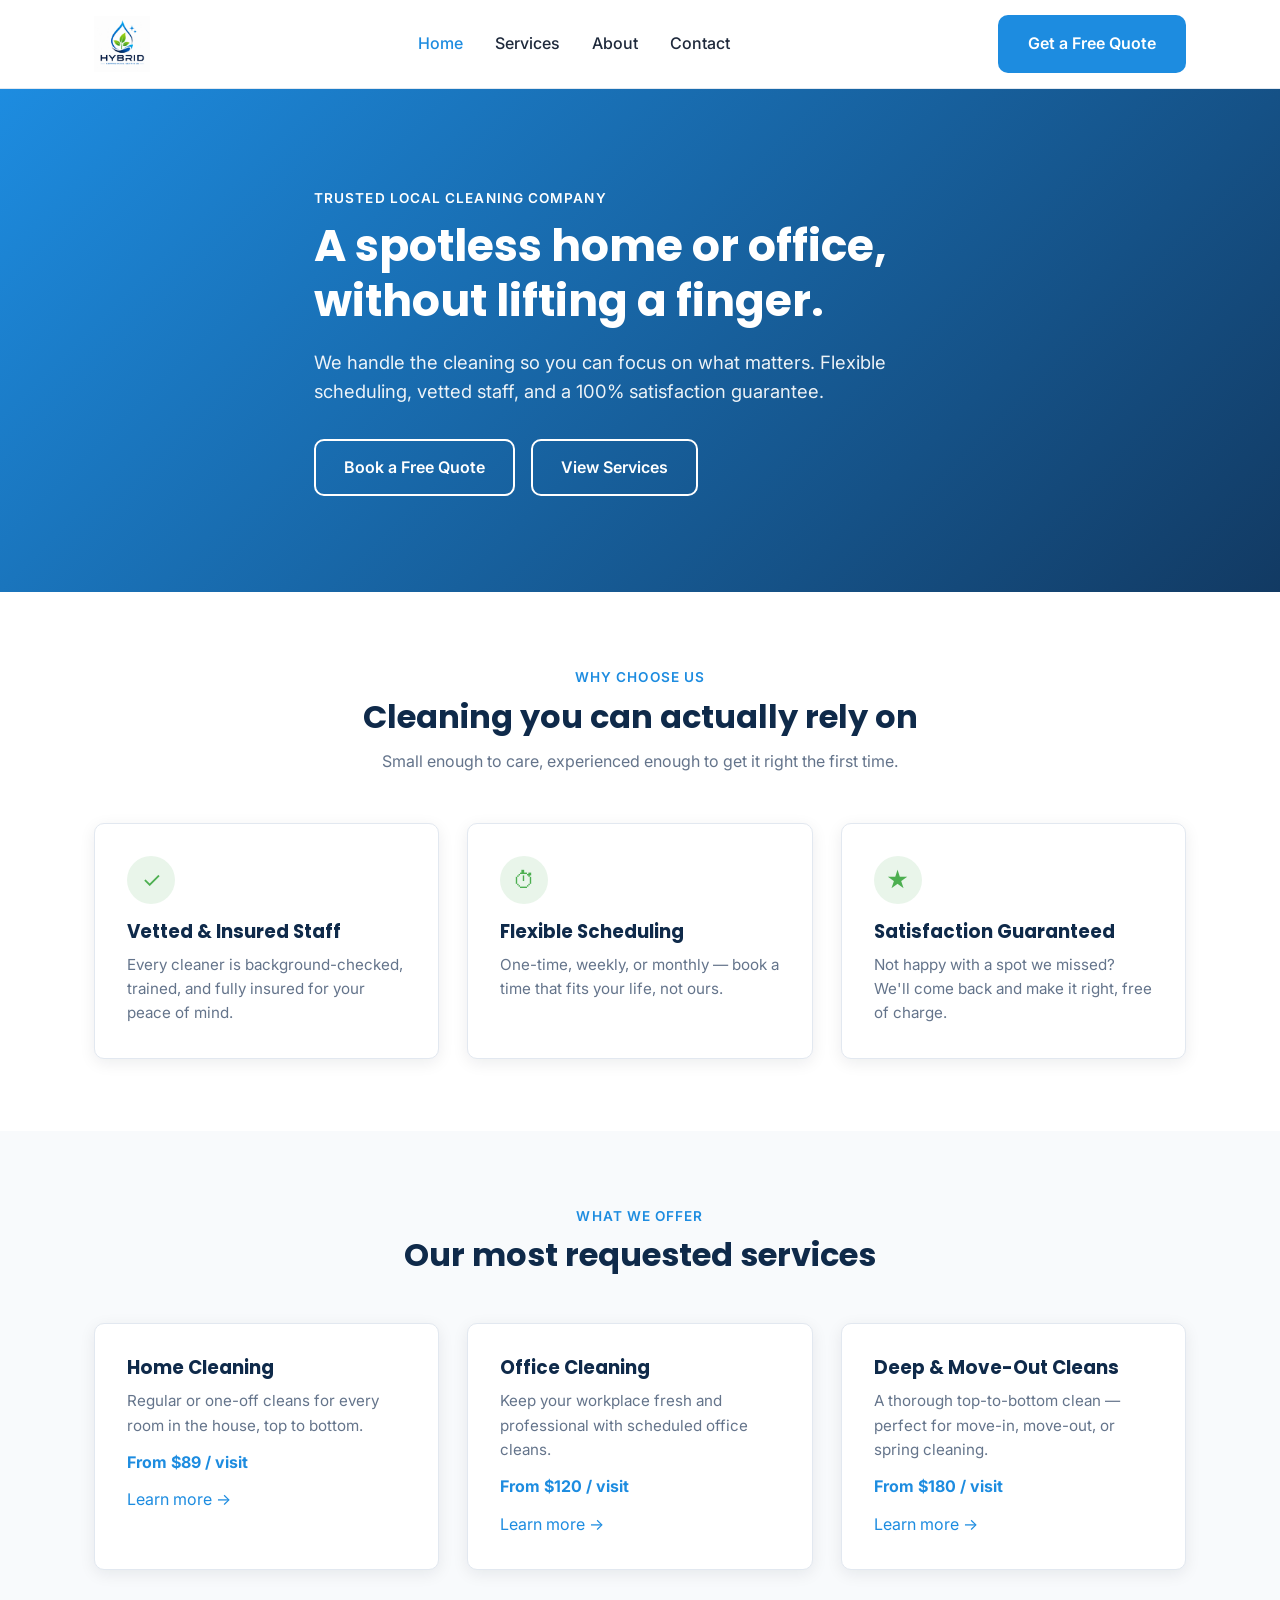
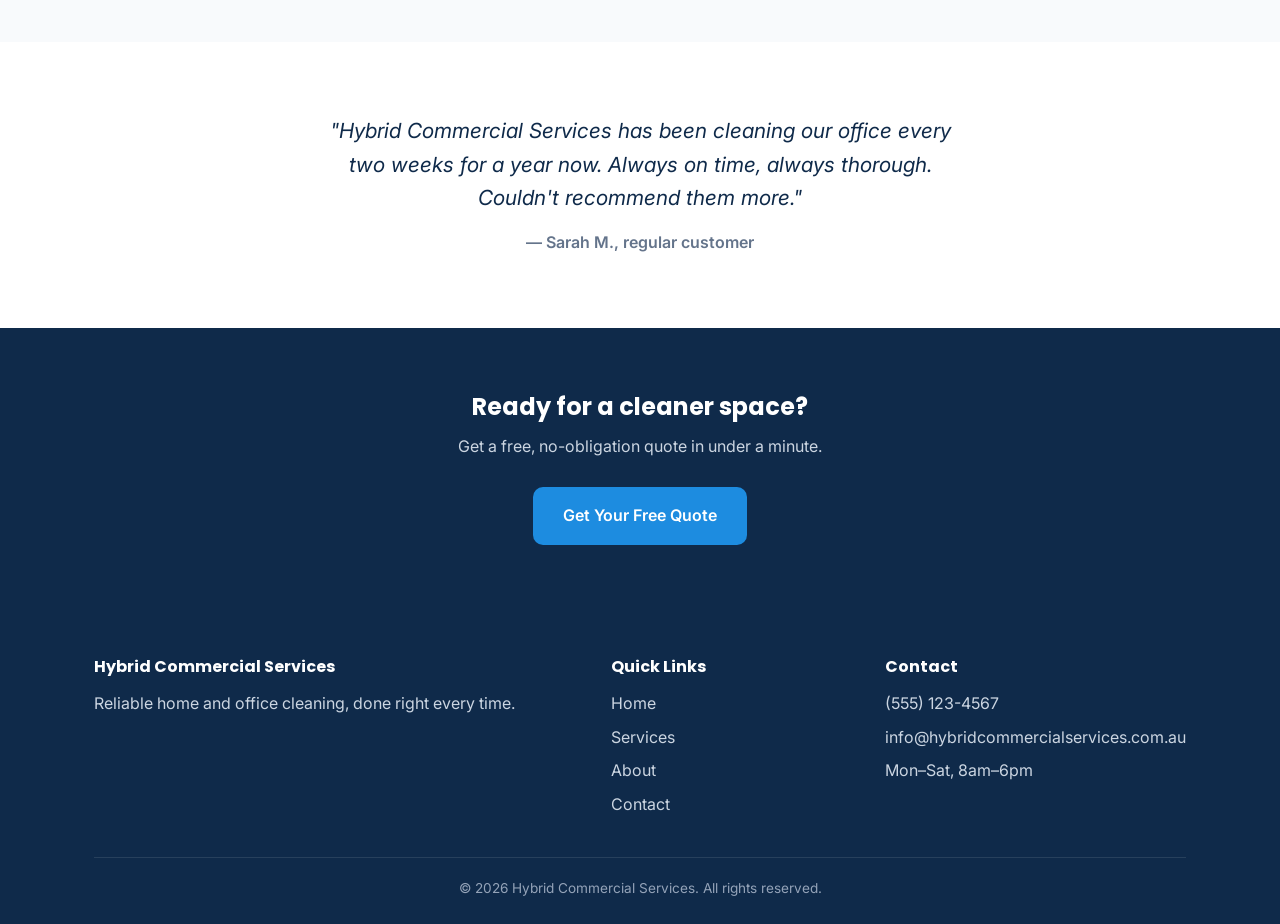
==== index.html @ f48b693d "Add files via upload" ====
<!DOCTYPE html>
<html lang="en">
<head>
  <meta charset="UTF-8">
  <meta name="viewport" content="width=device-width, initial-scale=1.0">
  <title>Hybrid Commercial Services | Home & Office Cleaning Services</title>
  <meta name="description" content="Professional, reliable cleaning services for homes and offices. Get a free quote today.">
  <link rel="icon" href="logo.jpg">
  <link rel="preconnect" href="https://fonts.googleapis.com">
  <link href="https://fonts.googleapis.com/css2?family=Inter:wght@400;500;600;700&family=Poppins:wght@600;700&display=swap" rel="stylesheet">
  <link rel="stylesheet" href="style.css">
</head>
<body>

  <!-- ============ HEADER ============ -->
  <header class="site-header">
    <div class="container nav-wrap">
      <a href="index.html" class="logo"><img src="logo.jpg" alt="Hybrid Commercial Services" class="logo-img"></a>
      <nav>
        <ul class="nav-links">
          <li><a href="index.html" class="active">Home</a></li>
          <li><a href="services.html">Services</a></li>
          <li><a href="about.html">About</a></li>
          <li><a href="contact.html">Contact</a></li>
        </ul>
      </nav>
      <div class="nav-cta">
        <a href="contact.html" class="btn btn-primary">Get a Free Quote</a>
      </div>
      <button class="hamburger" aria-label="Toggle menu">
        <span></span><span></span><span></span>
      </button>
    </div>
  </header>

  <!-- ============ HERO ============ -->
  <section class="hero">
    <div class="container hero-inner">
      <div class="eyebrow" style="color:#fff;">Trusted local cleaning company</div>
      <h1>A spotless home or office, without lifting a finger.</h1>
      <p>We handle the cleaning so you can focus on what matters. Flexible scheduling, vetted staff, and a 100% satisfaction guarantee.</p>
      <div class="hero-actions">
        <a href="contact.html" class="btn btn-outline">Book a Free Quote</a>
        <a href="services.html" class="btn btn-outline">View Services</a>
      </div>
    </div>
  </section>

  <!-- ============ WHY CHOOSE US ============ -->
  <section>
    <div class="container">
      <div class="section-heading">
        <div class="eyebrow">Why choose us</div>
        <h2>Cleaning you can actually rely on</h2>
        <p>Small enough to care, experienced enough to get it right the first time.</p>
      </div>
      <div class="grid-3">
        <div class="card">
          <div class="icon">✓</div>
          <h3>Vetted & Insured Staff</h3>
          <p>Every cleaner is background-checked, trained, and fully insured for your peace of mind.</p>
        </div>
        <div class="card">
          <div class="icon">⏱</div>
          <h3>Flexible Scheduling</h3>
          <p>One-time, weekly, or monthly — book a time that fits your life, not ours.</p>
        </div>
        <div class="card">
          <div class="icon">★</div>
          <h3>Satisfaction Guaranteed</h3>
          <p>Not happy with a spot we missed? We'll come back and make it right, free of charge.</p>
        </div>
      </div>
    </div>
  </section>

  <!-- ============ SERVICES PREVIEW ============ -->
  <section class="section-alt">
    <div class="container">
      <div class="section-heading">
        <div class="eyebrow">What we offer</div>
        <h2>Our most requested services</h2>
      </div>
      <div class="grid-3">
        <div class="card">
          <h3>Home Cleaning</h3>
          <p>Regular or one-off cleans for every room in the house, top to bottom.</p>
          <div class="price">From $89 / visit</div>
          <a href="services.html">Learn more →</a>
        </div>
        <div class="card">
          <h3>Office Cleaning</h3>
          <p>Keep your workplace fresh and professional with scheduled office cleans.</p>
          <div class="price">From $120 / visit</div>
          <a href="services.html">Learn more →</a>
        </div>
        <div class="card">
          <h3>Deep & Move-Out Cleans</h3>
          <p>A thorough top-to-bottom clean — perfect for move-in, move-out, or spring cleaning.</p>
          <div class="price">From $180 / visit</div>
          <a href="services.html">Learn more →</a>
        </div>
      </div>
    </div>
  </section>

  <!-- ============ TESTIMONIAL ============ -->
  <section>
    <div class="container testimonial">
      <p>"Hybrid Commercial Services has been cleaning our office every two weeks for a year now. Always on time, always thorough. Couldn't recommend them more."</p>
      <div class="author">— Sarah M., regular customer</div>
    </div>
  </section>

  <!-- ============ CTA BAND ============ -->
  <section class="cta-band">
    <div class="container">
      <h2>Ready for a cleaner space?</h2>
      <p>Get a free, no-obligation quote in under a minute.</p>
      <a href="contact.html" class="btn btn-primary">Get Your Free Quote</a>
    </div>
  </section>

  <!-- ============ FOOTER ============ -->
  <footer>
    <div class="container">
      <div class="footer-grid">
        <div>
          <h4>Hybrid Commercial Services</h4>
          <p>Reliable home and office cleaning, done right every time.</p>
        </div>
        <div>
          <h4>Quick Links</h4>
          <ul>
            <li><a href="index.html">Home</a></li>
            <li><a href="services.html">Services</a></li>
            <li><a href="about.html">About</a></li>
            <li><a href="contact.html">Contact</a></li>
          </ul>
        </div>
        <div>
          <h4>Contact</h4>
          <ul>
            <li>(555) 123-4567</li>
            <li>info@hybridcommercialservices.com.au</li>
            <li>Mon–Sat, 8am–6pm</li>
          </ul>
        </div>
      </div>
      <div class="footer-bottom">
        &copy; 2026 Hybrid Commercial Services. All rights reserved.
      </div>
    </div>
  </footer>

  <script src="script.js"></script>
</body>
</html>
---- style.css ----
/* ============================================
   THEME VARIABLES — change these to re-brand
   the whole site in one place.
   ============================================ */
:root {
  --color-primary: #1d8ce0;       /* main brand color — matches the blue in the logo droplet */
  --color-primary-dark: #123a63;  /* hover state — matches the deep navy in the logo */
  --color-secondary: #0f2a4a;     /* dark text / footer background — logo wordmark navy */
  --color-accent-green: #4caf50;  /* logo leaf green — used sparingly for eco accents */
  --color-bg: #ffffff;
  --color-bg-alt: #f8fafc;        /* light section background for contrast */
  --color-text: #1e293b;
  --color-text-light: #64748b;
  --color-border: #e2e8f0;
  --font-heading: 'Poppins', sans-serif;
  --font-body: 'Inter', sans-serif;
  --radius: 10px;
  --shadow: 0 4px 16px rgba(15, 23, 42, 0.08);
  --max-width: 1140px;
}

/* ============================================
   RESET & BASE
   ============================================ */
* { margin: 0; padding: 0; box-sizing: border-box; }

html { scroll-behavior: smooth; }

body {
  font-family: var(--font-body);
  color: var(--color-text);
  background: var(--color-bg);
  line-height: 1.6;
}

h1, h2, h3, h4 {
  font-family: var(--font-heading);
  line-height: 1.25;
  color: var(--color-secondary);
}

a { color: var(--color-primary); text-decoration: none; }
a:hover { color: var(--color-primary-dark); }

img { max-width: 100%; display: block; }

.container {
  width: 100%;
  max-width: var(--max-width);
  margin: 0 auto;
  padding: 0 24px;
}

section { padding: 72px 0; }
.section-alt { background: var(--color-bg-alt); }

.section-heading { text-align: center; max-width: 640px; margin: 0 auto 48px; }
.section-heading h2 { font-size: 2rem; margin-bottom: 12px; }
.section-heading p { color: var(--color-text-light); }

.eyebrow {
  display: inline-block;
  color: var(--color-primary);
  font-weight: 600;
  font-size: 0.85rem;
  letter-spacing: 0.08em;
  text-transform: uppercase;
  margin-bottom: 8px;
}

/* ============================================
   BUTTONS
   ============================================ */
.btn {
  display: inline-block;
  padding: 14px 28px;
  border-radius: var(--radius);
  font-weight: 600;
  font-family: var(--font-body);
  cursor: pointer;
  border: 2px solid transparent;
  transition: all 0.2s ease;
}

.btn-primary {
  background: var(--color-primary);
  color: #fff;
}
.btn-primary:hover { background: var(--color-primary-dark); color: #fff; }

.btn-outline {
  background: transparent;
  border-color: #fff;
  color: #fff;
}
.btn-outline:hover { background: #fff; color: var(--color-primary); }

.btn-outline-dark {
  background: transparent;
  border-color: var(--color-primary);
  color: var(--color-primary);
}
.btn-outline-dark:hover { background: var(--color-primary); color: #fff; }

/* ============================================
   HEADER / NAV
   ============================================ */
.site-header {
  position: sticky;
  top: 0;
  z-index: 100;
  background: #fff;
  border-bottom: 1px solid var(--color-border);
}

.nav-wrap {
  display: flex;
  align-items: center;
  justify-content: space-between;
  height: 88px;
}

.logo {
  font-family: var(--font-heading);
  font-weight: 700;
  font-size: 1.3rem;
  color: var(--color-secondary);
  display: flex;
  align-items: center;
}
.logo span { color: var(--color-primary); }
.logo-img {
  height: 56px;
  width: auto;
  display: block;
}

.nav-links {
  display: flex;
  gap: 32px;
  list-style: none;
}

.nav-links a {
  color: var(--color-text);
  font-weight: 500;
}
.nav-links a.active { color: var(--color-primary); }

.nav-cta { display: flex; align-items: center; gap: 20px; }

.hamburger {
  display: none;
  flex-direction: column;
  gap: 5px;
  background: none;
  border: none;
  cursor: pointer;
  padding: 4px;
}
.hamburger span {
  width: 26px;
  height: 2px;
  background: var(--color-secondary);
  border-radius: 2px;
}

/* ============================================
   HERO
   ============================================ */
.hero {
  background: linear-gradient(135deg, var(--color-primary), var(--color-primary-dark));
  color: #fff;
  padding: 96px 0;
}
.hero-inner { max-width: 700px; }
.hero h1 { color: #fff; font-size: 2.75rem; margin-bottom: 20px; }
.hero p { font-size: 1.15rem; opacity: 0.92; margin-bottom: 32px; }
.hero-actions { display: flex; gap: 16px; flex-wrap: wrap; }

.page-hero {
  background: var(--color-secondary);
  color: #fff;
  padding: 64px 0;
  text-align: center;
}
.page-hero h1 { color: #fff; margin-bottom: 8px; }
.page-hero p { color: #cbd5e1; }

/* ============================================
   GRIDS / CARDS
   ============================================ */
.grid-3 {
  display: grid;
  grid-template-columns: repeat(3, 1fr);
  gap: 28px;
}

.card {
  background: #fff;
  border: 1px solid var(--color-border);
  border-radius: var(--radius);
  padding: 32px;
  box-shadow: var(--shadow);
}
.card .icon {
  width: 48px;
  height: 48px;
  border-radius: 50%;
  background: rgba(76, 175, 80, 0.12);
  color: var(--color-accent-green);
  display: flex;
  align-items: center;
  justify-content: center;
  font-size: 1.4rem;
  margin-bottom: 16px;
}
.card h3 { font-size: 1.15rem; margin-bottom: 10px; }
.card p { color: var(--color-text-light); font-size: 0.95rem; }
.card .price { font-weight: 700; color: var(--color-primary); margin: 12px 0; }

/* ============================================
   TESTIMONIAL
   ============================================ */
.testimonial {
  max-width: 700px;
  margin: 0 auto;
  text-align: center;
}
.testimonial p { font-size: 1.3rem; font-style: italic; color: var(--color-secondary); margin-bottom: 16px; }
.testimonial .author { color: var(--color-text-light); font-weight: 600; }

/* ============================================
   CTA BAND
   ============================================ */
.cta-band {
  background: var(--color-secondary);
  color: #fff;
  text-align: center;
  padding: 64px 0;
}
.cta-band h2 { color: #fff; margin-bottom: 12px; }
.cta-band p { color: #cbd5e1; margin-bottom: 28px; }

/* ============================================
   ABOUT / VALUES
   ============================================ */
.about-grid {
  display: grid;
  grid-template-columns: 1fr 1fr;
  gap: 48px;
  align-items: center;
}
.values-grid {
  display: grid;
  grid-template-columns: repeat(2, 1fr);
  gap: 24px;
  margin-top: 32px;
}

/* ============================================
   CONTACT
   ============================================ */
.contact-grid {
  display: grid;
  grid-template-columns: 1fr 1fr;
  gap: 48px;
}
.contact-info-item { margin-bottom: 24px; }
.contact-info-item h4 { margin-bottom: 4px; }
.contact-info-item p { color: var(--color-text-light); }

form .form-row { margin-bottom: 18px; }
form label { display: block; font-weight: 600; margin-bottom: 6px; font-size: 0.9rem; }
form input, form textarea, form select {
  width: 100%;
  padding: 12px 14px;
  border: 1px solid var(--color-border);
  border-radius: var(--radius);
  font-family: var(--font-body);
  font-size: 1rem;
}
form input:focus, form textarea:focus {
  outline: none;
  border-color: var(--color-primary);
}

/* ============================================
   FOOTER
   ============================================ */
footer {
  background: var(--color-secondary);
  color: #cbd5e1;
  padding: 48px 0 24px;
}
.footer-grid {
  display: grid;
  grid-template-columns: 2fr 1fr 1fr;
  gap: 32px;
  margin-bottom: 32px;
}
footer h4 { color: #fff; margin-bottom: 14px; font-size: 1rem; }
footer ul { list-style: none; }
footer li { margin-bottom: 8px; }
footer a { color: #cbd5e1; }
footer a:hover { color: #fff; }
.footer-bottom {
  border-top: 1px solid rgba(255,255,255,0.1);
  padding-top: 20px;
  text-align: center;
  font-size: 0.85rem;
  color: #94a3b8;
}

/* ============================================
   RESPONSIVE
   ============================================ */
@media (max-width: 860px) {
  .grid-3, .about-grid, .values-grid, .contact-grid, .footer-grid {
    grid-template-columns: 1fr;
  }
  .hero h1 { font-size: 2.1rem; }
}

@media (max-width: 720px) {
  .nav-links, .nav-cta .btn {
    display: none;
  }
  .hamburger { display: flex; }

  .nav-wrap.menu-open .nav-links {
    display: flex;
    flex-direction: column;
    position: absolute;
    top: 88px;
    left: 0;
    right: 0;
    background: #fff;
    padding: 20px 24px;
    gap: 18px;
    border-bottom: 1px solid var(--color-border);
  }
}
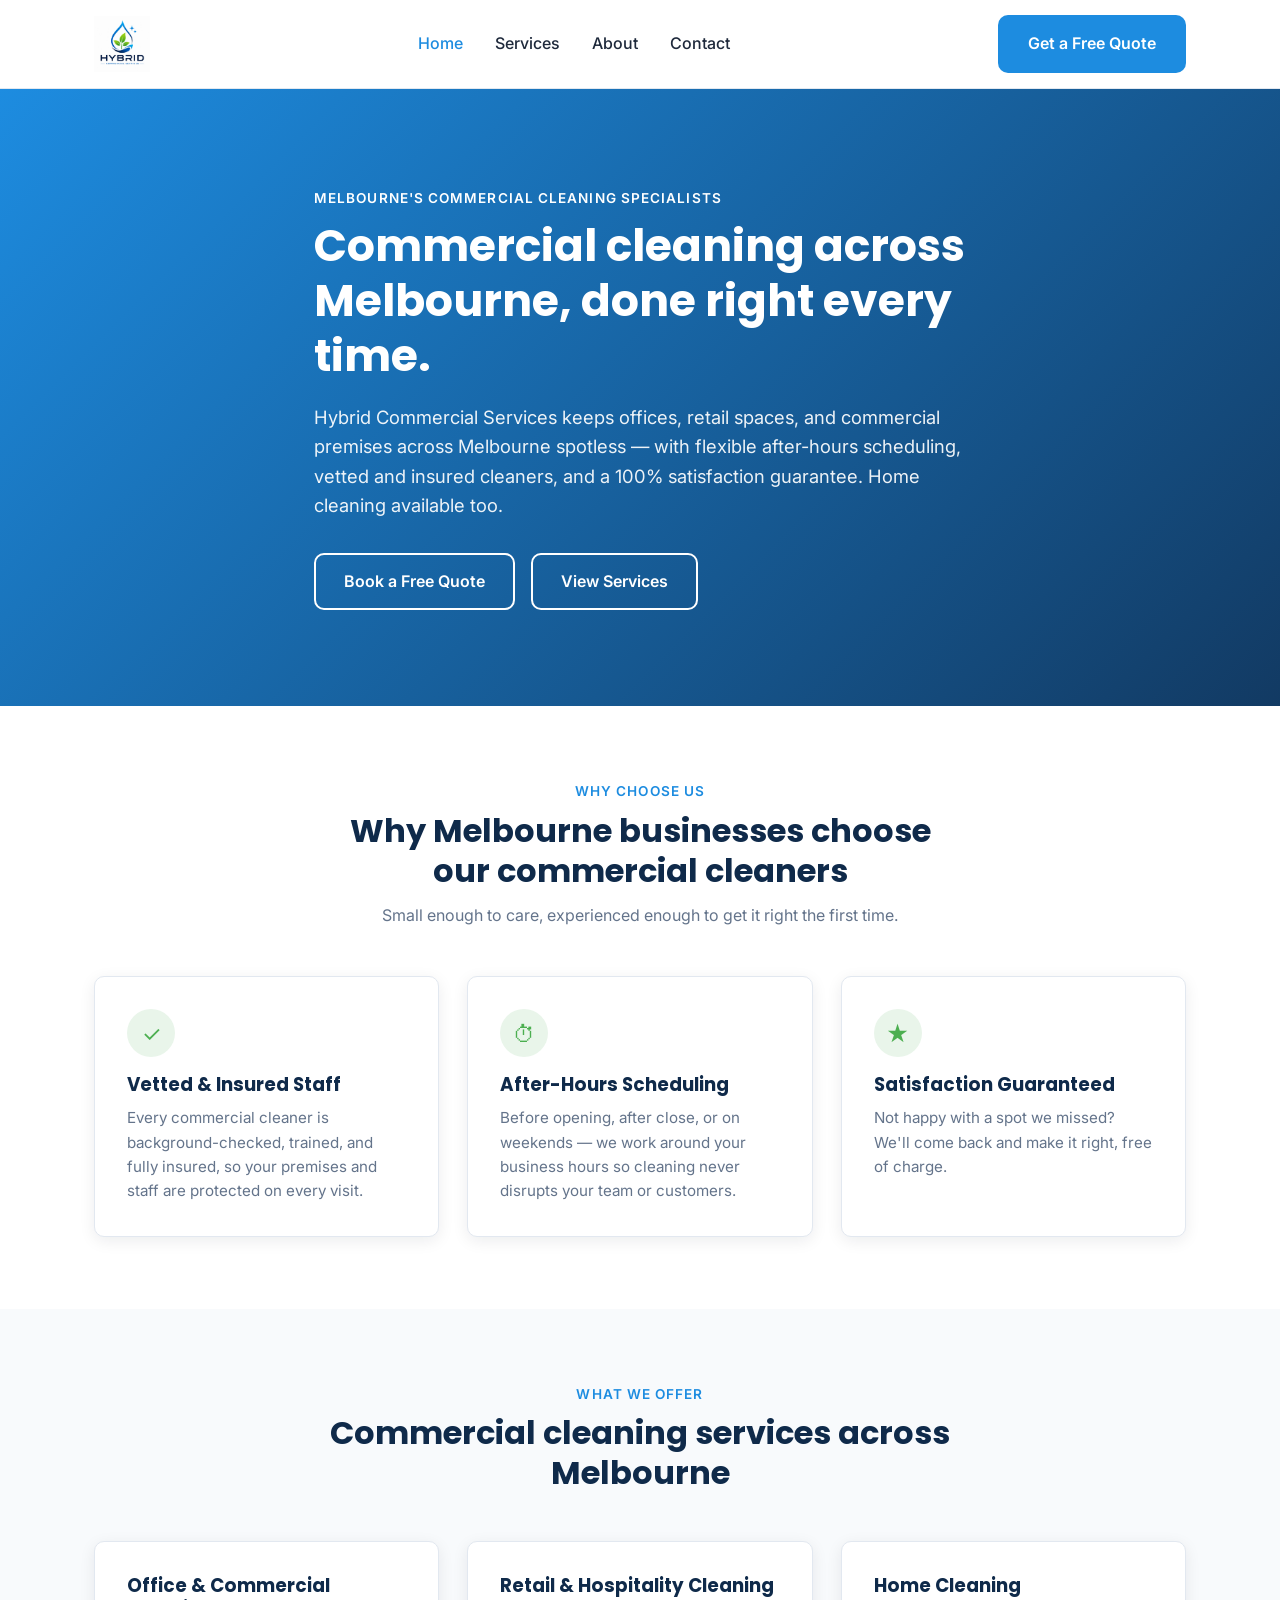
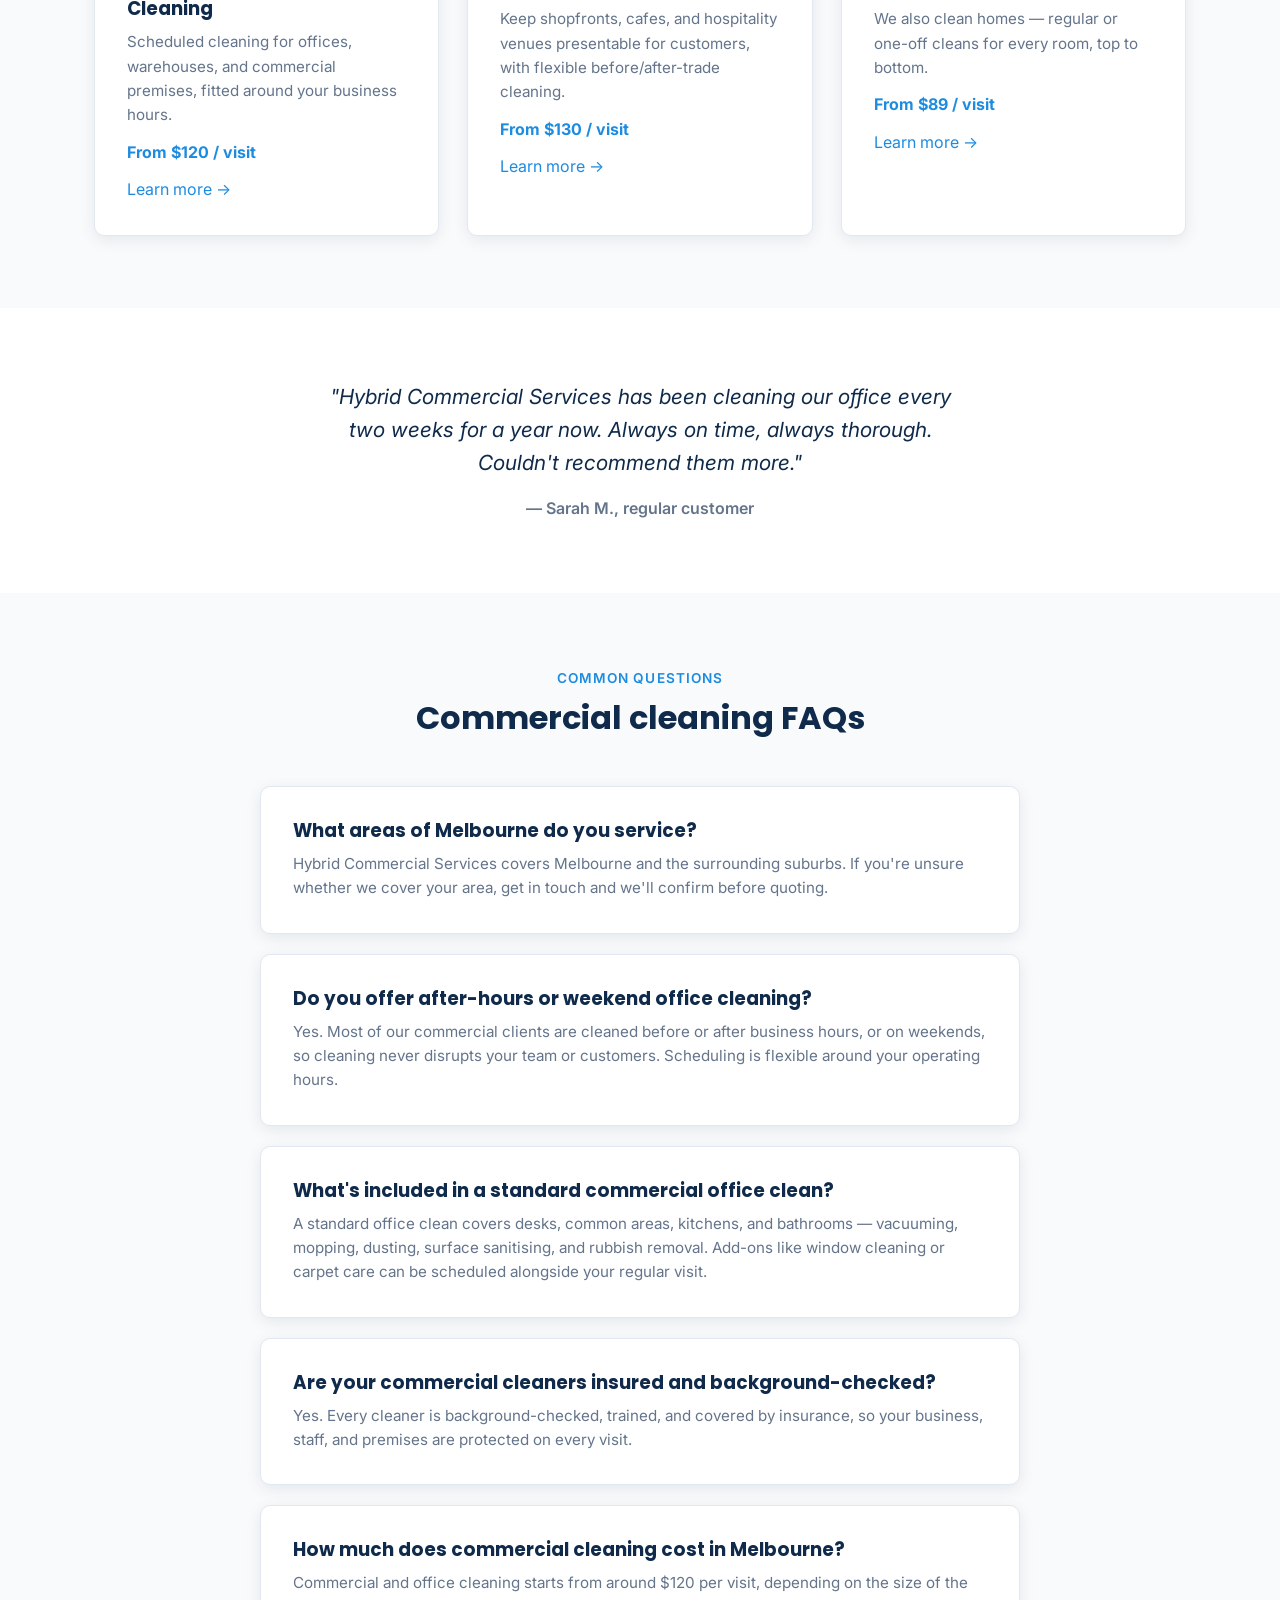
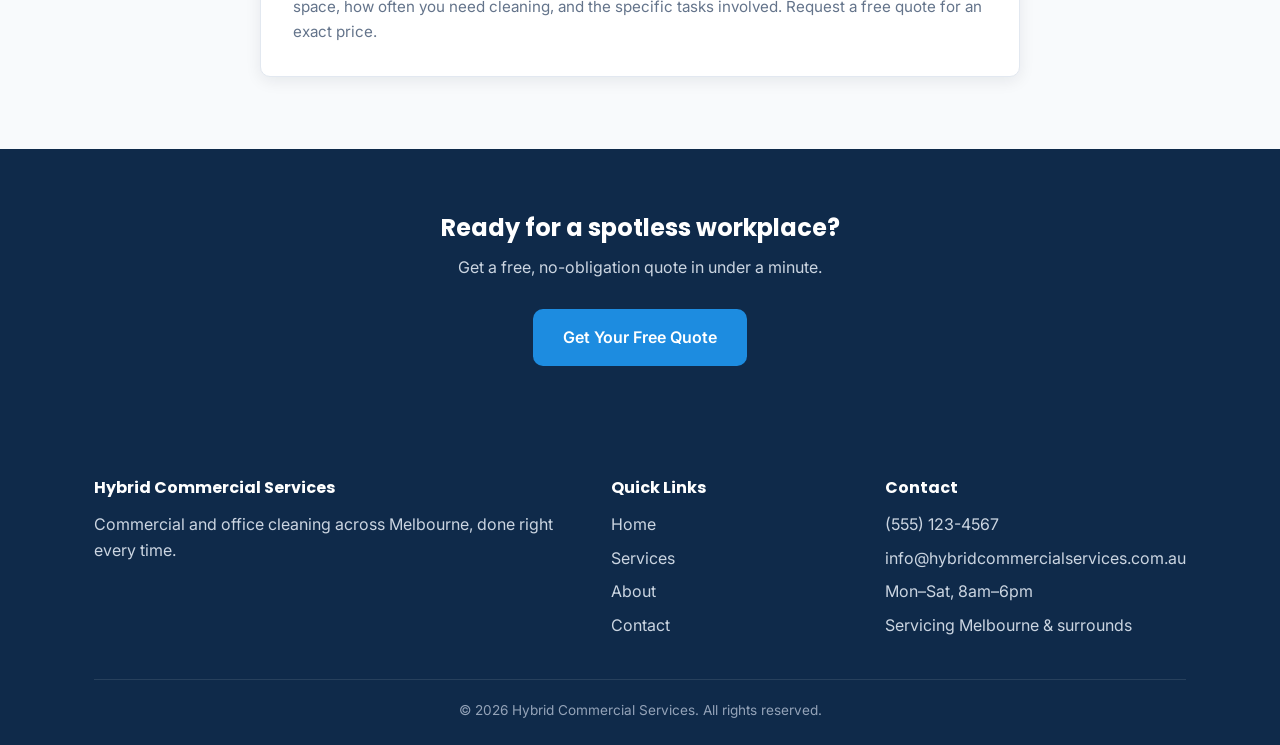
==== commit 0cd91b09: "Add files via upload" ====
--- a/index.html
+++ b/index.html
@@ -1,14 +1,120 @@
 <!DOCTYPE html>
-<html lang="en">
+<html lang="en-AU">
 <head>
   <meta charset="UTF-8">
   <meta name="viewport" content="width=device-width, initial-scale=1.0">
-  <title>Hybrid Commercial Services | Home & Office Cleaning Services</title>
-  <meta name="description" content="Professional, reliable cleaning services for homes and offices. Get a free quote today.">
+  <title>Commercial Cleaning Melbourne | Hybrid Commercial Services</title>
+  <meta name="description" content="Hybrid Commercial Services provides reliable commercial and office cleaning across Melbourne, with after-hours scheduling, vetted insured staff, and a satisfaction guarantee. Get a free quote.">
+  <link rel="canonical" href="https://www.hybridcommercialservices.com.au/">
+  <meta name="robots" content="index, follow">
+
+  <!-- Open Graph -->
+  <meta property="og:type" content="website">
+  <meta property="og:site_name" content="Hybrid Commercial Services">
+  <meta property="og:title" content="Commercial Cleaning Melbourne | Hybrid Commercial Services">
+  <meta property="og:description" content="Reliable commercial and office cleaning across Melbourne. After-hours scheduling, vetted insured staff, satisfaction guaranteed.">
+  <meta property="og:url" content="https://www.hybridcommercialservices.com.au/">
+  <meta property="og:image" content="https://www.hybridcommercialservices.com.au/logo.jpg">
+  <meta property="og:locale" content="en_AU">
+
+  <!-- Twitter Card -->
+  <meta name="twitter:card" content="summary_large_image">
+  <meta name="twitter:title" content="Commercial Cleaning Melbourne | Hybrid Commercial Services">
+  <meta name="twitter:description" content="Reliable commercial and office cleaning across Melbourne. After-hours scheduling, vetted insured staff, satisfaction guaranteed.">
+  <meta name="twitter:image" content="https://www.hybridcommercialservices.com.au/logo.jpg">
+
   <link rel="icon" href="logo.jpg">
   <link rel="preconnect" href="https://fonts.googleapis.com">
   <link href="https://fonts.googleapis.com/css2?family=Inter:wght@400;500;600;700&family=Poppins:wght@600;700&display=swap" rel="stylesheet">
   <link rel="stylesheet" href="style.css">
+
+  <!-- Structured data: LocalBusiness, WebSite, FAQPage -->
+  <script type="application/ld+json">
+  {
+    "@context": "https://schema.org",
+    "@graph": [
+      {
+        "@type": "LocalBusiness",
+        "@id": "https://www.hybridcommercialservices.com.au/#business",
+        "name": "Hybrid Commercial Services",
+        "url": "https://www.hybridcommercialservices.com.au/",
+        "image": "https://www.hybridcommercialservices.com.au/logo.jpg",
+        "logo": "https://www.hybridcommercialservices.com.au/logo.jpg",
+        "telephone": "+61-555-123-4567",
+        "priceRange": "$$",
+        "areaServed": {
+          "@type": "City",
+          "name": "Melbourne"
+        },
+        "address": {
+          "@type": "PostalAddress",
+          "addressLocality": "Melbourne",
+          "addressRegion": "VIC",
+          "addressCountry": "AU"
+        },
+        "openingHoursSpecification": {
+          "@type": "OpeningHoursSpecification",
+          "dayOfWeek": ["Monday", "Tuesday", "Wednesday", "Thursday", "Friday", "Saturday"],
+          "opens": "08:00",
+          "closes": "18:00"
+        },
+        "description": "Commercial and office cleaning company servicing Melbourne businesses, including recurring cleaning plans, deep cleans, and move-in/move-out cleaning."
+      },
+      {
+        "@type": "WebSite",
+        "@id": "https://www.hybridcommercialservices.com.au/#website",
+        "url": "https://www.hybridcommercialservices.com.au/",
+        "name": "Hybrid Commercial Services",
+        "publisher": { "@id": "https://www.hybridcommercialservices.com.au/#business" }
+      },
+      {
+        "@type": "FAQPage",
+        "mainEntity": [
+          {
+            "@type": "Question",
+            "name": "What areas of Melbourne do you service?",
+            "acceptedAnswer": {
+              "@type": "Answer",
+              "text": "Hybrid Commercial Services covers Melbourne and the surrounding suburbs. If you're unsure whether we cover your area, get in touch and we'll confirm before quoting."
+            }
+          },
+          {
+            "@type": "Question",
+            "name": "Do you offer after-hours or weekend office cleaning?",
+            "acceptedAnswer": {
+              "@type": "Answer",
+              "text": "Yes. Most of our commercial clients are cleaned before or after business hours, or on weekends, so cleaning never disrupts your team or customers. Scheduling is flexible around your operating hours."
+            }
+          },
+          {
+            "@type": "Question",
+            "name": "What's included in a standard commercial office clean?",
+            "acceptedAnswer": {
+              "@type": "Answer",
+              "text": "A standard office clean covers desks, common areas, kitchens, and bathrooms — vacuuming, mopping, dusting, surface sanitising, and rubbish removal. Add-ons like window cleaning or carpet care can be scheduled alongside your regular visit."
+            }
+          },
+          {
+            "@type": "Question",
+            "name": "Are your commercial cleaners insured and background-checked?",
+            "acceptedAnswer": {
+              "@type": "Answer",
+              "text": "Yes. Every cleaner is background-checked, trained, and covered by insurance, so your business, staff, and premises are protected on every visit."
+            }
+          },
+          {
+            "@type": "Question",
+            "name": "How much does commercial cleaning cost in Melbourne?",
+            "acceptedAnswer": {
+              "@type": "Answer",
+              "text": "Commercial and office cleaning starts from around $120 per visit, depending on the size of the space, how often you need cleaning, and the specific tasks involved. Request a free quote for an exact price."
+            }
+          }
+        ]
+      }
+    ]
+  }
+  </script>
 </head>
 <body>
 
@@ -36,9 +142,9 @@
   <!-- ============ HERO ============ -->
   <section class="hero">
     <div class="container hero-inner">
-      <div class="eyebrow" style="color:#fff;">Trusted local cleaning company</div>
-      <h1>A spotless home or office, without lifting a finger.</h1>
-      <p>We handle the cleaning so you can focus on what matters. Flexible scheduling, vetted staff, and a 100% satisfaction guarantee.</p>
+      <div class="eyebrow" style="color:#fff;">Melbourne's commercial cleaning specialists</div>
+      <h1>Commercial cleaning across Melbourne, done right every time.</h1>
+      <p>Hybrid Commercial Services keeps offices, retail spaces, and commercial premises across Melbourne spotless — with flexible after-hours scheduling, vetted and insured cleaners, and a 100% satisfaction guarantee. Home cleaning available too.</p>
       <div class="hero-actions">
         <a href="contact.html" class="btn btn-outline">Book a Free Quote</a>
         <a href="services.html" class="btn btn-outline">View Services</a>
@@ -51,19 +157,19 @@
     <div class="container">
       <div class="section-heading">
         <div class="eyebrow">Why choose us</div>
-        <h2>Cleaning you can actually rely on</h2>
+        <h2>Why Melbourne businesses choose our commercial cleaners</h2>
         <p>Small enough to care, experienced enough to get it right the first time.</p>
       </div>
       <div class="grid-3">
         <div class="card">
           <div class="icon">✓</div>
           <h3>Vetted & Insured Staff</h3>
-          <p>Every cleaner is background-checked, trained, and fully insured for your peace of mind.</p>
+          <p>Every commercial cleaner is background-checked, trained, and fully insured, so your premises and staff are protected on every visit.</p>
         </div>
         <div class="card">
           <div class="icon">⏱</div>
-          <h3>Flexible Scheduling</h3>
-          <p>One-time, weekly, or monthly — book a time that fits your life, not ours.</p>
+          <h3>After-Hours Scheduling</h3>
+          <p>Before opening, after close, or on weekends — we work around your business hours so cleaning never disrupts your team or customers.</p>
         </div>
         <div class="card">
           <div class="icon">★</div>
@@ -79,25 +185,25 @@
     <div class="container">
       <div class="section-heading">
         <div class="eyebrow">What we offer</div>
-        <h2>Our most requested services</h2>
+        <h2>Commercial cleaning services across Melbourne</h2>
       </div>
       <div class="grid-3">
         <div class="card">
-          <h3>Home Cleaning</h3>
-          <p>Regular or one-off cleans for every room in the house, top to bottom.</p>
-          <div class="price">From $89 / visit</div>
-          <a href="services.html">Learn more →</a>
-        </div>
-        <div class="card">
-          <h3>Office Cleaning</h3>
-          <p>Keep your workplace fresh and professional with scheduled office cleans.</p>
+          <h3>Office & Commercial Cleaning</h3>
+          <p>Scheduled cleaning for offices, warehouses, and commercial premises, fitted around your business hours.</p>
           <div class="price">From $120 / visit</div>
           <a href="services.html">Learn more →</a>
         </div>
         <div class="card">
-          <h3>Deep & Move-Out Cleans</h3>
-          <p>A thorough top-to-bottom clean — perfect for move-in, move-out, or spring cleaning.</p>
-          <div class="price">From $180 / visit</div>
+          <h3>Retail & Hospitality Cleaning</h3>
+          <p>Keep shopfronts, cafes, and hospitality venues presentable for customers, with flexible before/after-trade cleaning.</p>
+          <div class="price">From $130 / visit</div>
+          <a href="services.html">Learn more →</a>
+        </div>
+        <div class="card">
+          <h3>Home Cleaning</h3>
+          <p>We also clean homes — regular or one-off cleans for every room, top to bottom.</p>
+          <div class="price">From $89 / visit</div>
           <a href="services.html">Learn more →</a>
         </div>
       </div>
@@ -112,10 +218,42 @@
     </div>
   </section>
 
+  <!-- ============ FAQ ============ -->
+  <section class="section-alt">
+    <div class="container">
+      <div class="section-heading">
+        <div class="eyebrow">Common questions</div>
+        <h2>Commercial cleaning FAQs</h2>
+      </div>
+      <div style="max-width:760px; margin:0 auto;">
+        <div class="card" style="margin-bottom:20px;">
+          <h3>What areas of Melbourne do you service?</h3>
+          <p>Hybrid Commercial Services covers Melbourne and the surrounding suburbs. If you're unsure whether we cover your area, get in touch and we'll confirm before quoting.</p>
+        </div>
+        <div class="card" style="margin-bottom:20px;">
+          <h3>Do you offer after-hours or weekend office cleaning?</h3>
+          <p>Yes. Most of our commercial clients are cleaned before or after business hours, or on weekends, so cleaning never disrupts your team or customers. Scheduling is flexible around your operating hours.</p>
+        </div>
+        <div class="card" style="margin-bottom:20px;">
+          <h3>What's included in a standard commercial office clean?</h3>
+          <p>A standard office clean covers desks, common areas, kitchens, and bathrooms — vacuuming, mopping, dusting, surface sanitising, and rubbish removal. Add-ons like window cleaning or carpet care can be scheduled alongside your regular visit.</p>
+        </div>
+        <div class="card" style="margin-bottom:20px;">
+          <h3>Are your commercial cleaners insured and background-checked?</h3>
+          <p>Yes. Every cleaner is background-checked, trained, and covered by insurance, so your business, staff, and premises are protected on every visit.</p>
+        </div>
+        <div class="card">
+          <h3>How much does commercial cleaning cost in Melbourne?</h3>
+          <p>Commercial and office cleaning starts from around $120 per visit, depending on the size of the space, how often you need cleaning, and the specific tasks involved. Request a free quote for an exact price.</p>
+        </div>
+      </div>
+    </div>
+  </section>
+
   <!-- ============ CTA BAND ============ -->
   <section class="cta-band">
     <div class="container">
-      <h2>Ready for a cleaner space?</h2>
+      <h2>Ready for a spotless workplace?</h2>
       <p>Get a free, no-obligation quote in under a minute.</p>
       <a href="contact.html" class="btn btn-primary">Get Your Free Quote</a>
     </div>
@@ -127,7 +265,7 @@
       <div class="footer-grid">
         <div>
           <h4>Hybrid Commercial Services</h4>
-          <p>Reliable home and office cleaning, done right every time.</p>
+          <p>Commercial and office cleaning across Melbourne, done right every time.</p>
         </div>
         <div>
           <h4>Quick Links</h4>
@@ -144,6 +282,7 @@
             <li>(555) 123-4567</li>
             <li>info@hybridcommercialservices.com.au</li>
             <li>Mon–Sat, 8am–6pm</li>
+            <li>Servicing Melbourne & surrounds</li>
           </ul>
         </div>
       </div>
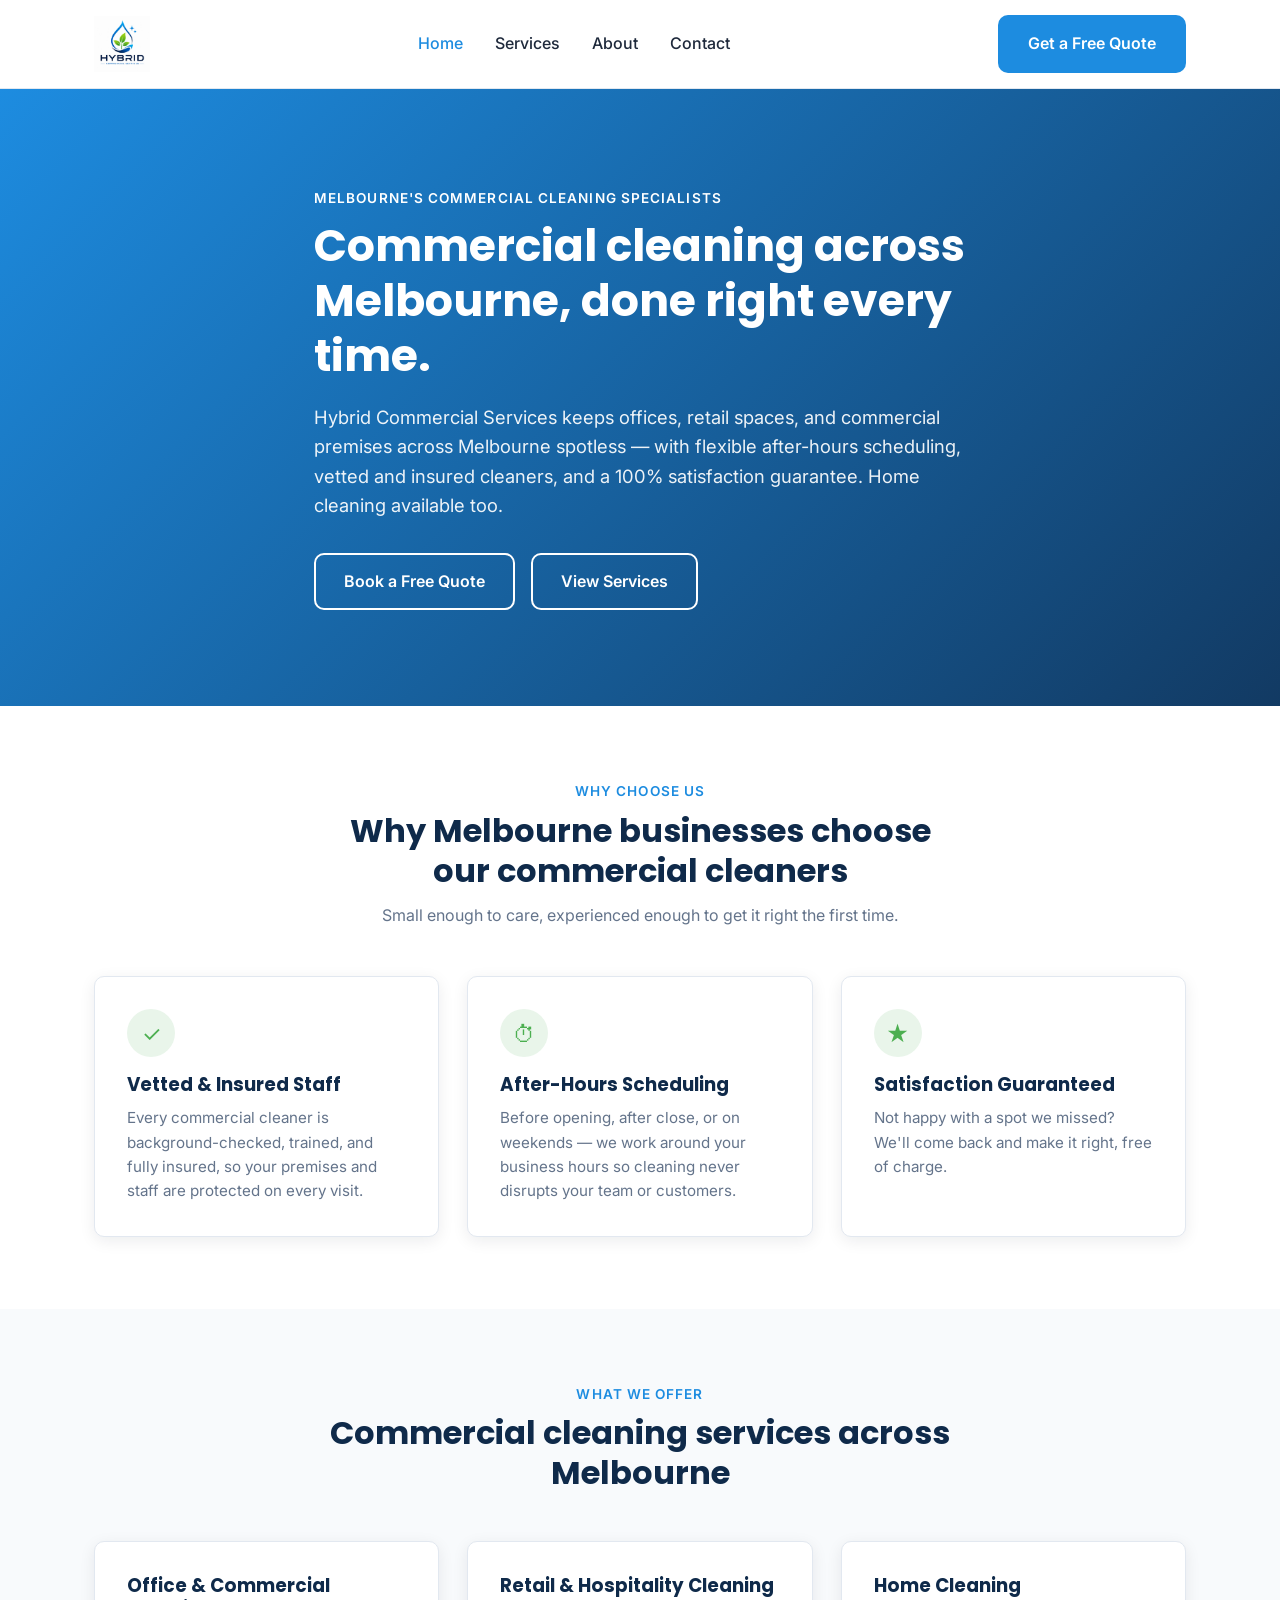
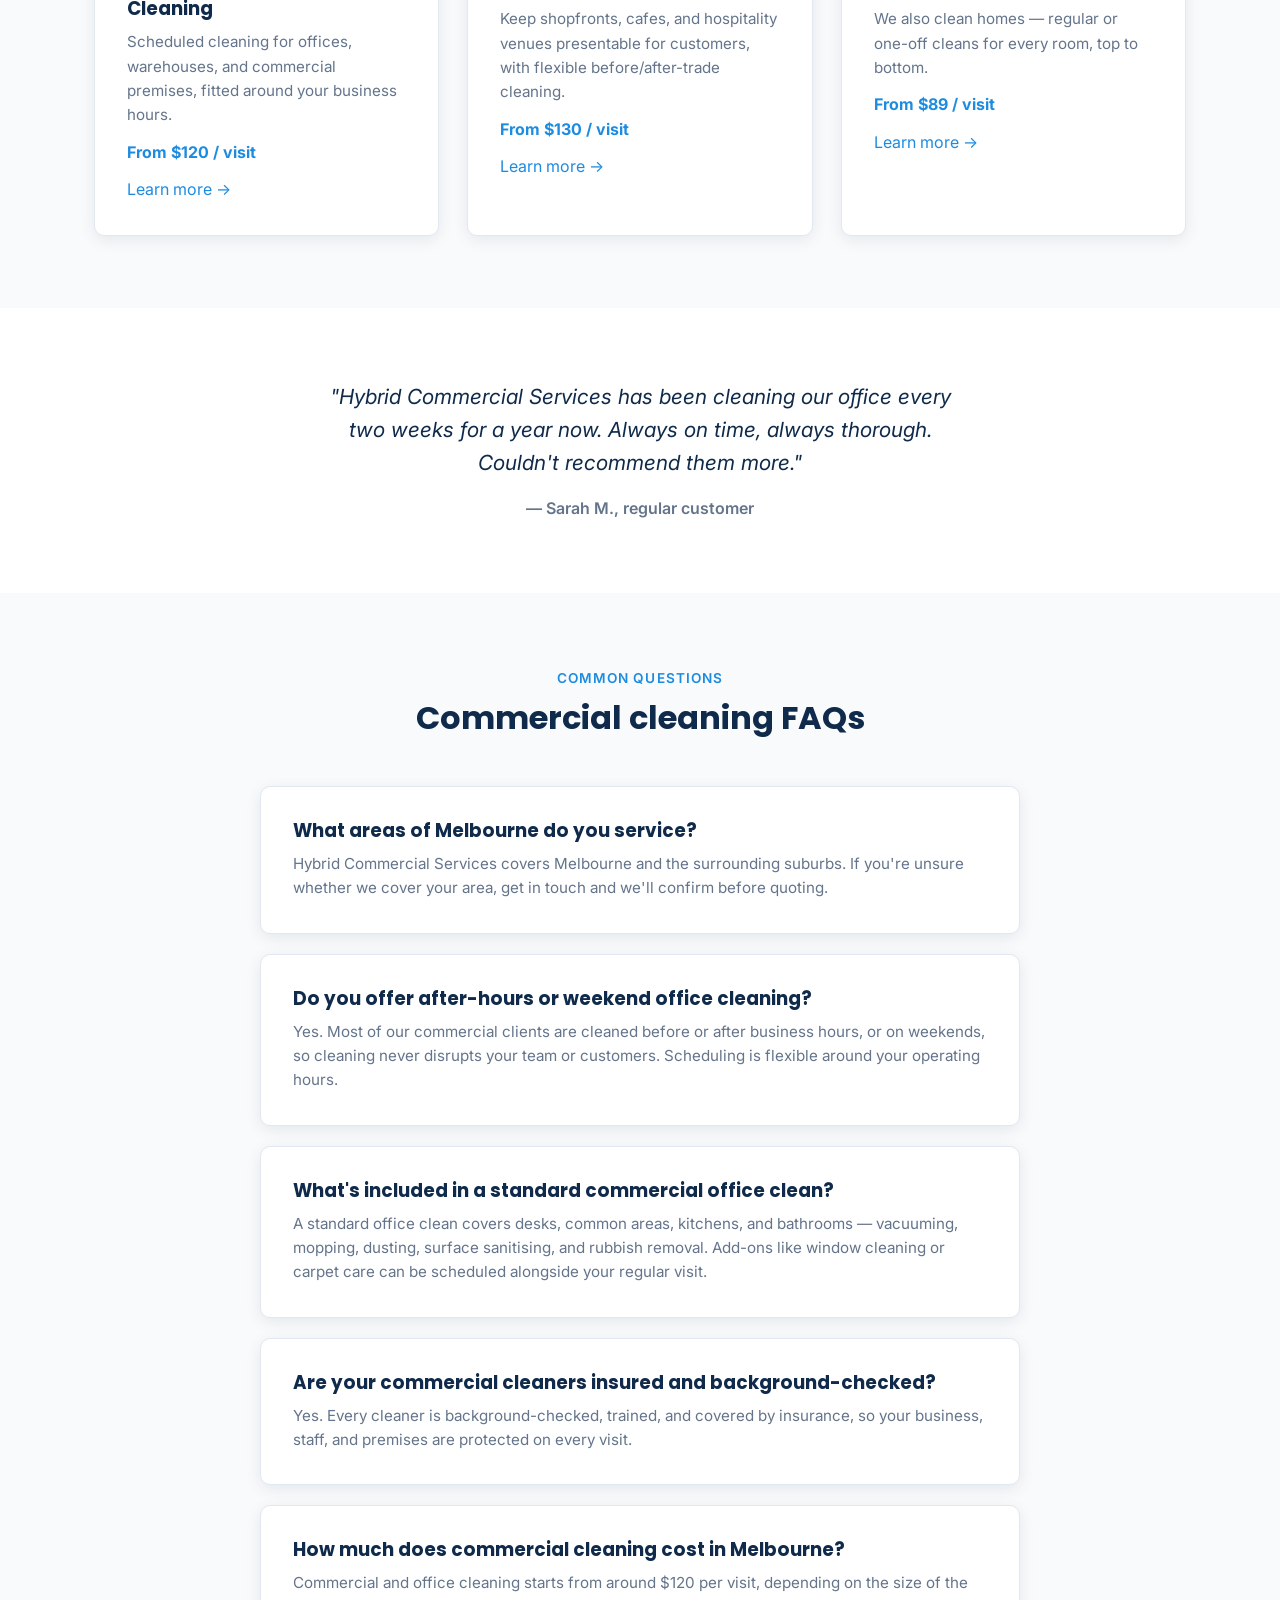
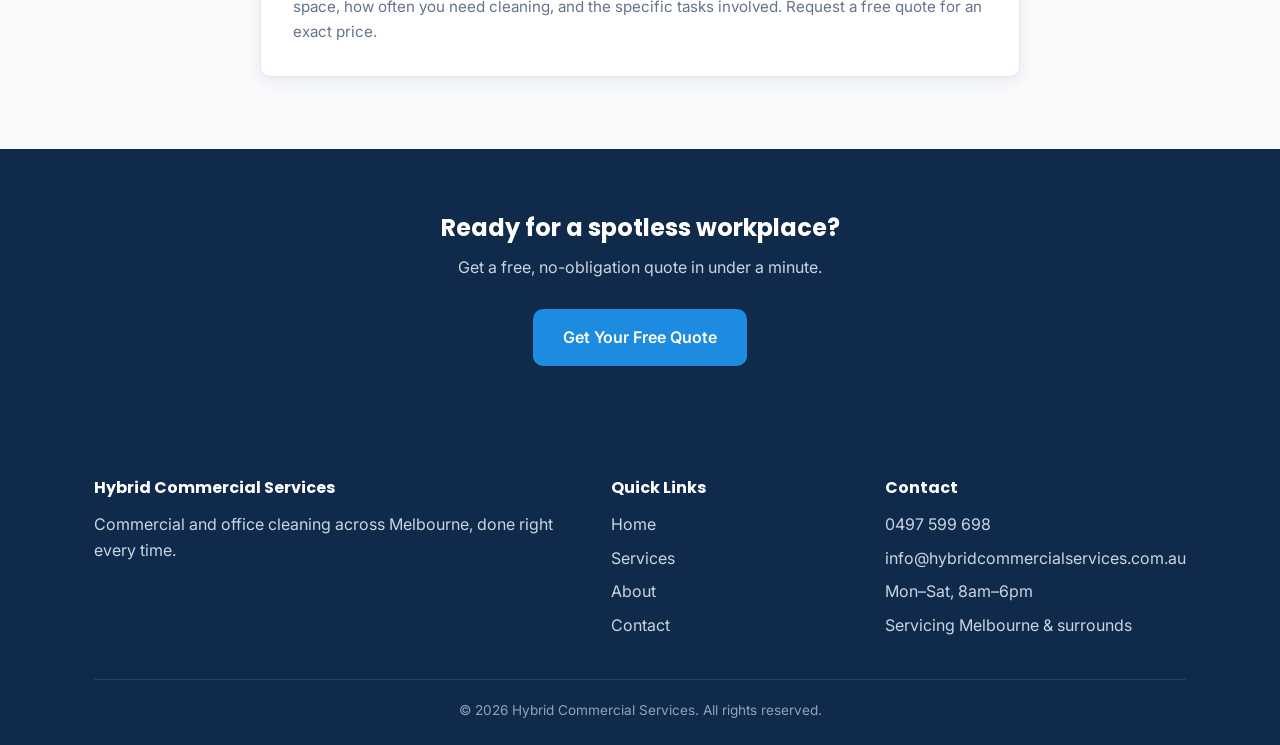
==== commit 698e8a6b: "Update index.html" ====
--- a/index.html
+++ b/index.html
@@ -40,7 +40,7 @@
         "url": "https://www.hybridcommercialservices.com.au/",
         "image": "https://www.hybridcommercialservices.com.au/logo.jpg",
         "logo": "https://www.hybridcommercialservices.com.au/logo.jpg",
-        "telephone": "+61-555-123-4567",
+        "telephone": "+61-497 599 698",
         "priceRange": "$$",
         "areaServed": {
           "@type": "City",
@@ -279,7 +279,7 @@
         <div>
           <h4>Contact</h4>
           <ul>
-            <li>(555) 123-4567</li>
+            <li>0497 599 698</li>
             <li>info@hybridcommercialservices.com.au</li>
             <li>Mon–Sat, 8am–6pm</li>
             <li>Servicing Melbourne & surrounds</li>
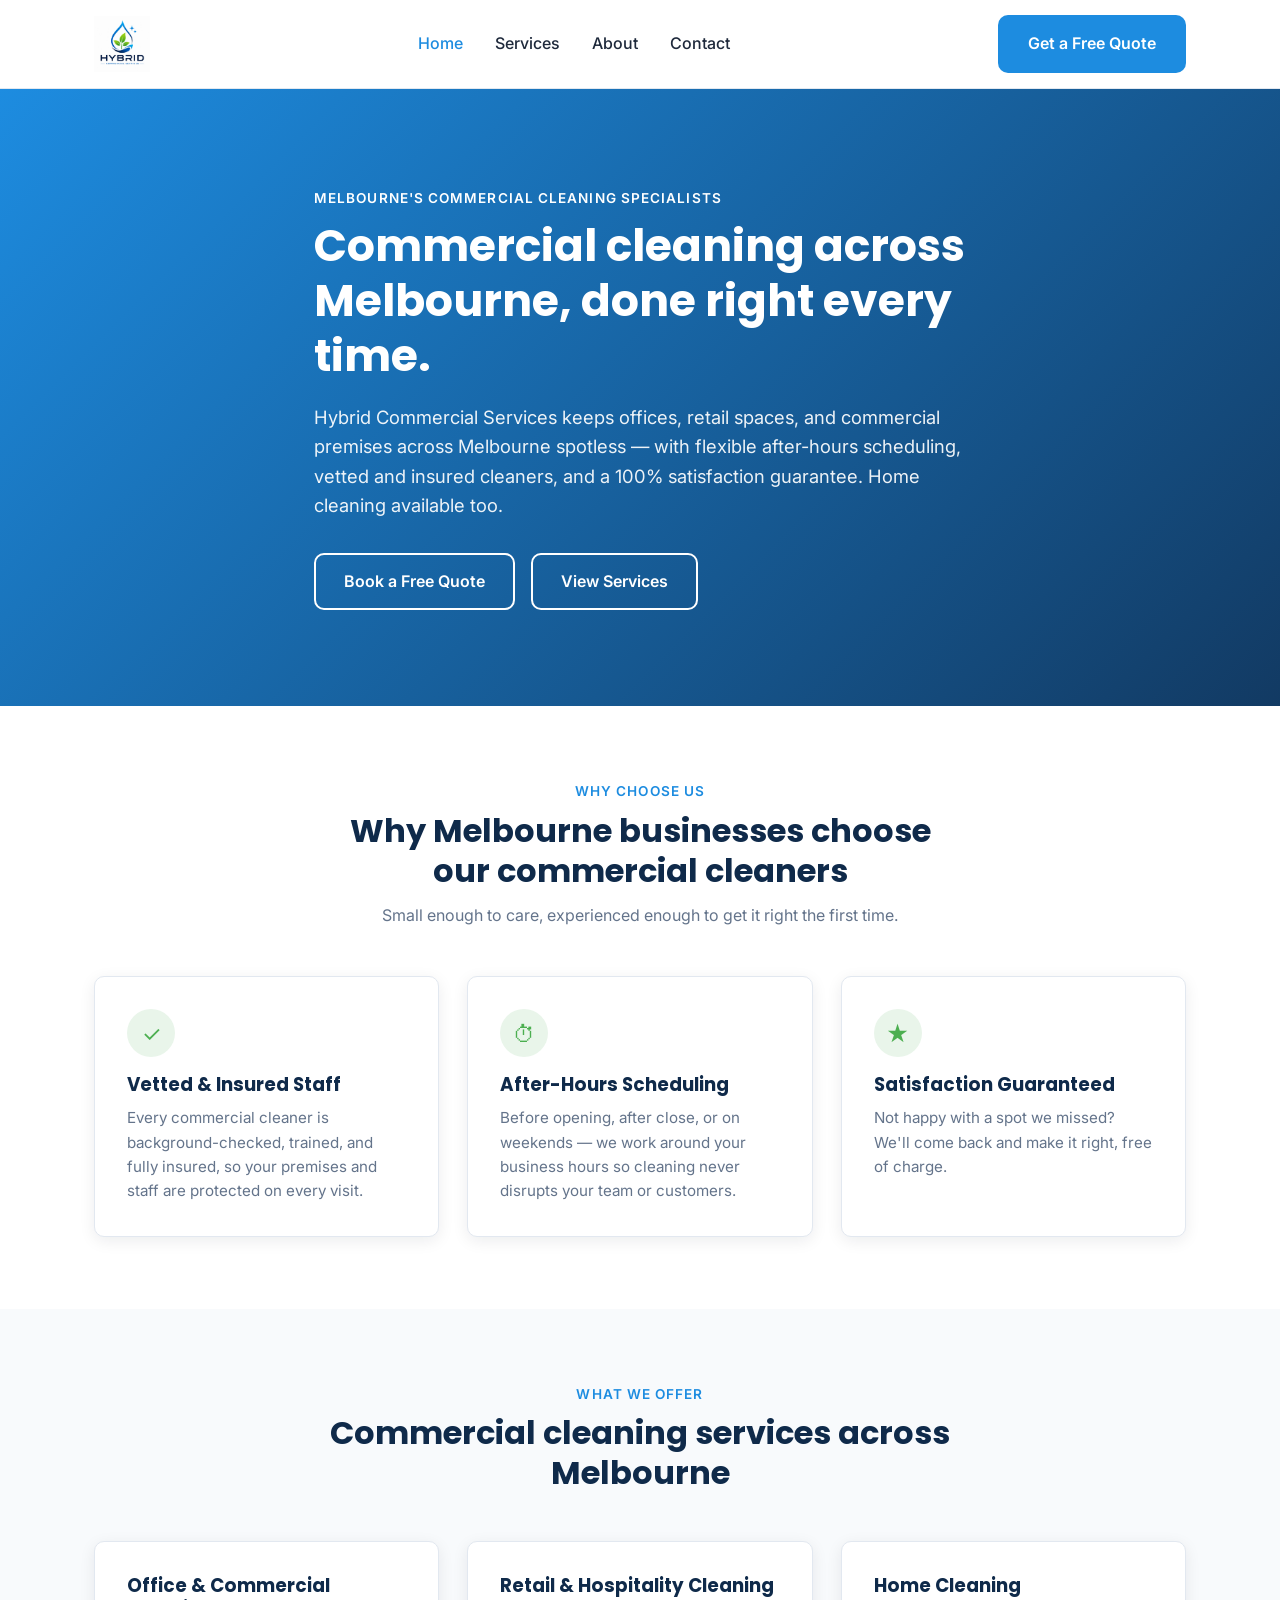
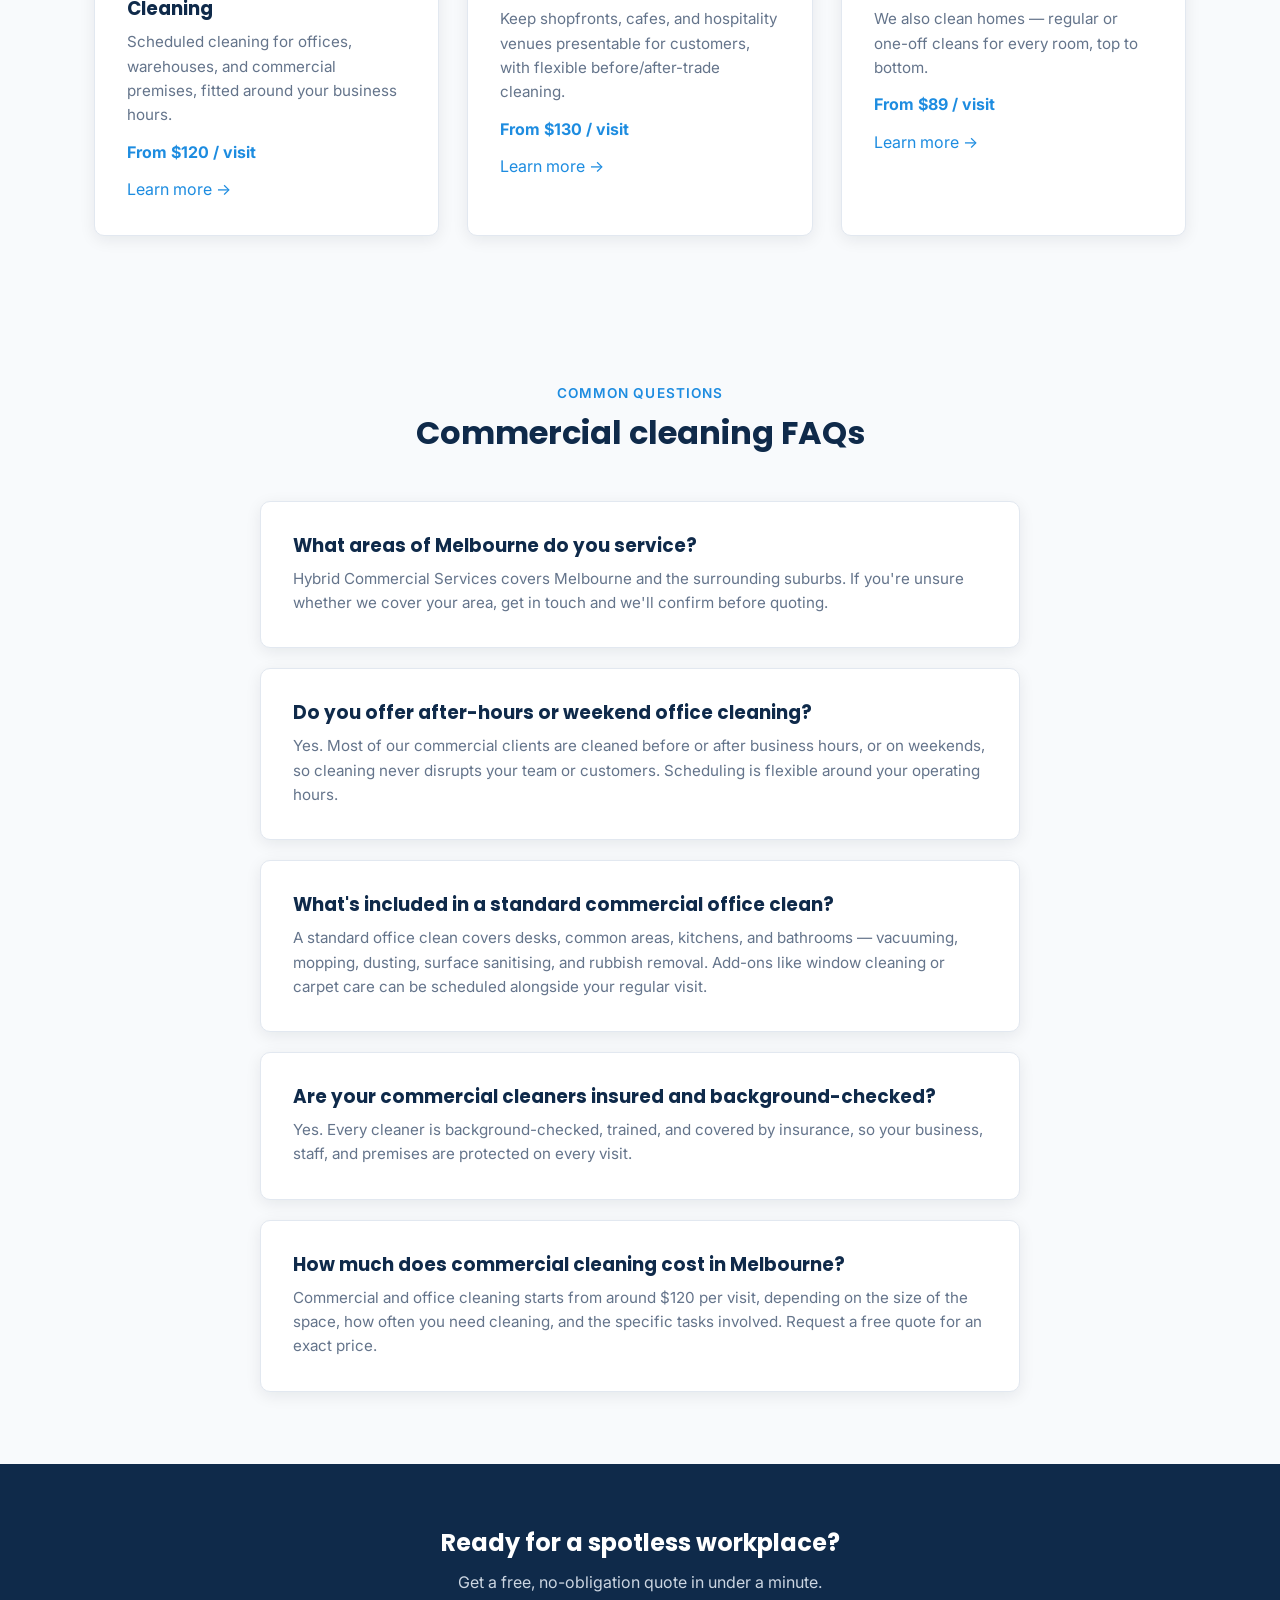
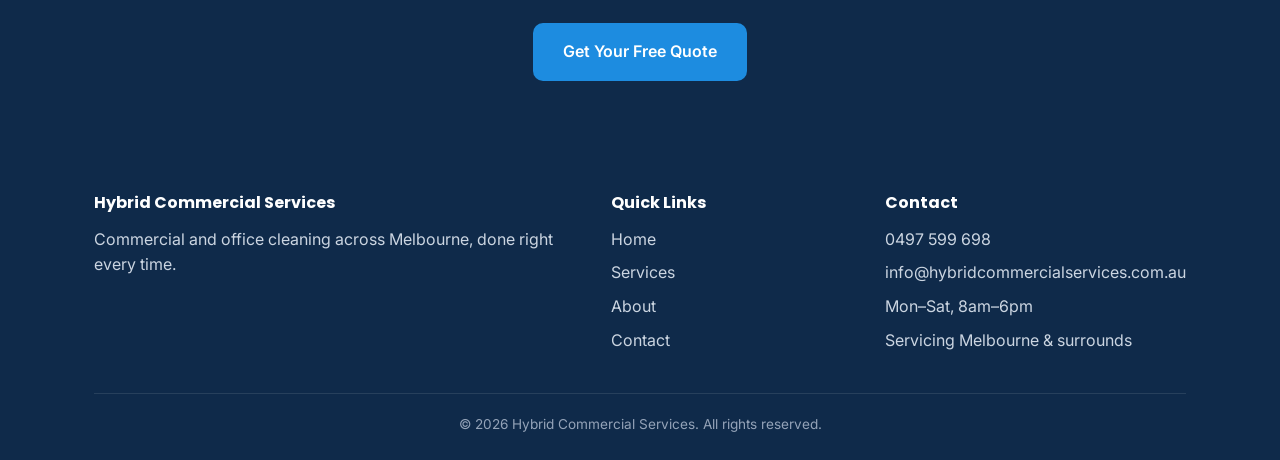
==== commit 8915da75: "Update index.html" ====
--- a/index.html
+++ b/index.html
@@ -210,14 +210,6 @@
     </div>
   </section>
 
-  <!-- ============ TESTIMONIAL ============ -->
-  <section>
-    <div class="container testimonial">
-      <p>"Hybrid Commercial Services has been cleaning our office every two weeks for a year now. Always on time, always thorough. Couldn't recommend them more."</p>
-      <div class="author">— Sarah M., regular customer</div>
-    </div>
-  </section>
-
   <!-- ============ FAQ ============ -->
   <section class="section-alt">
     <div class="container">
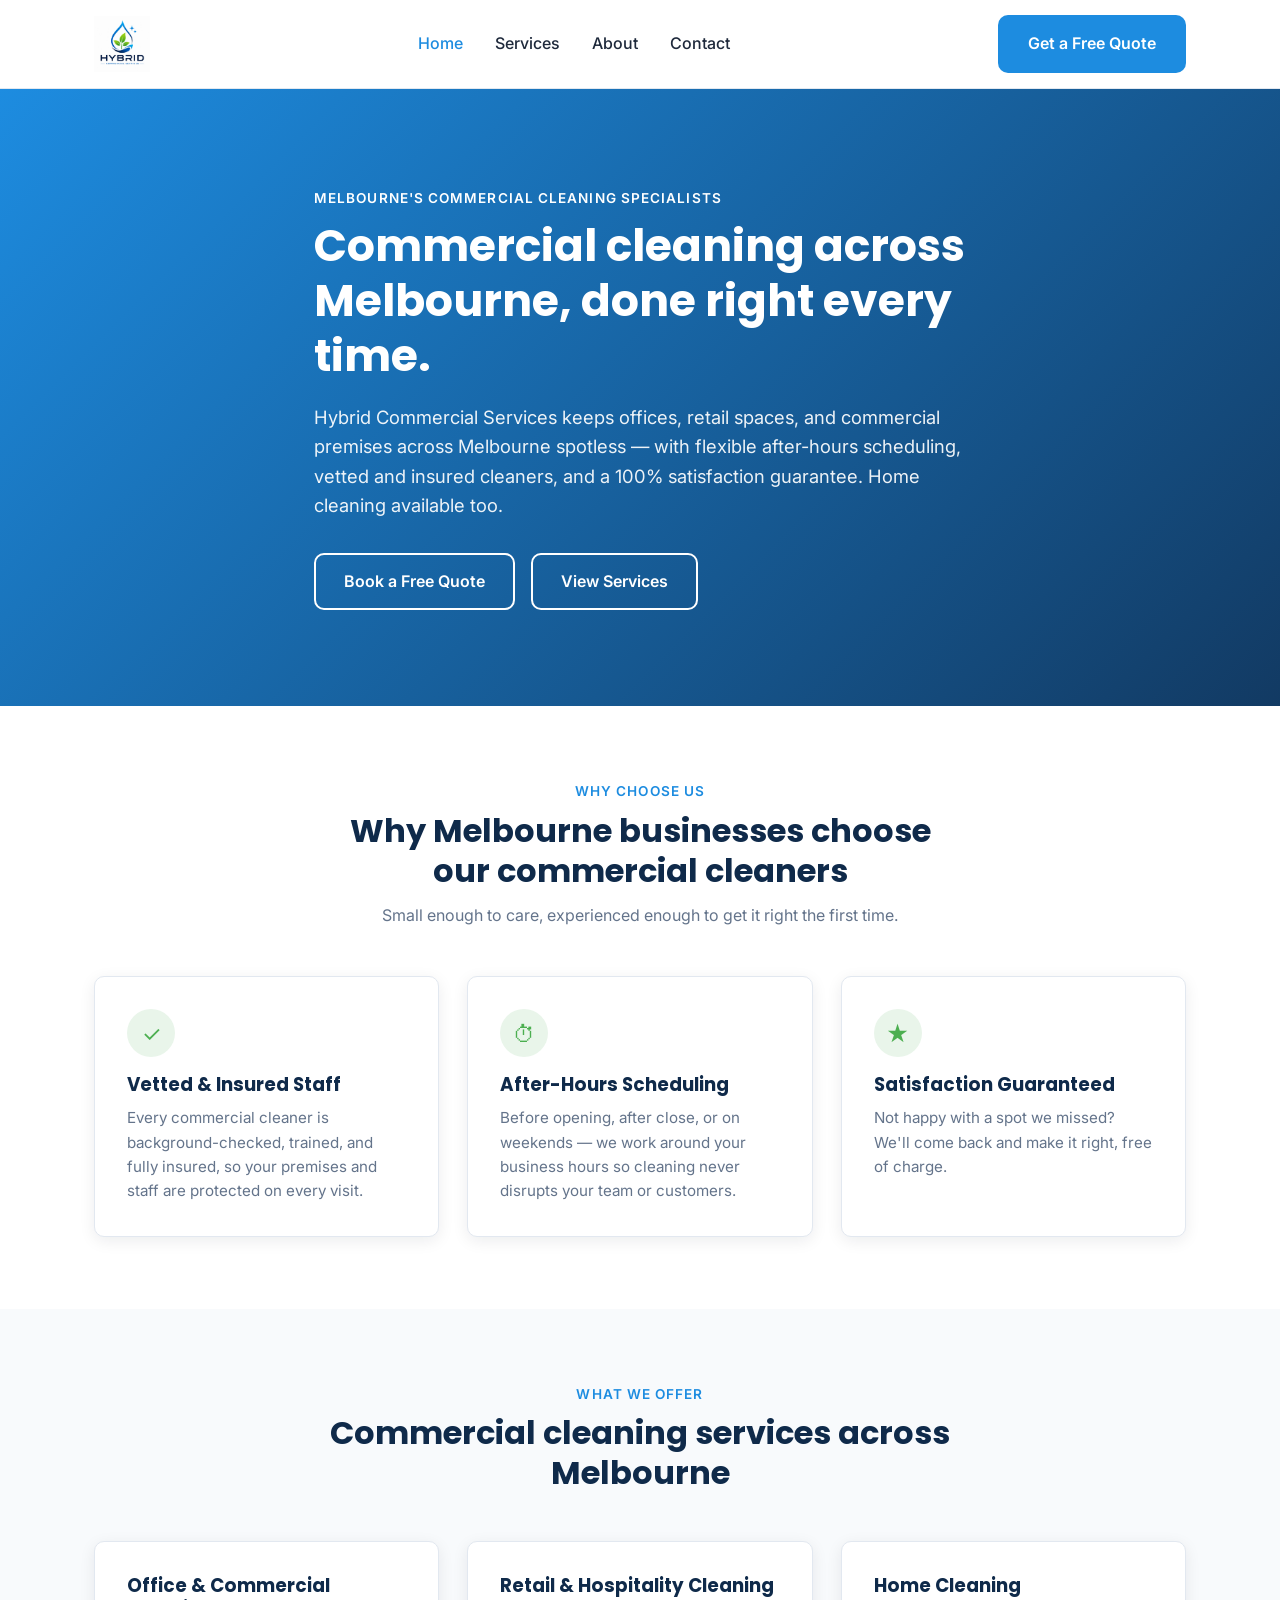
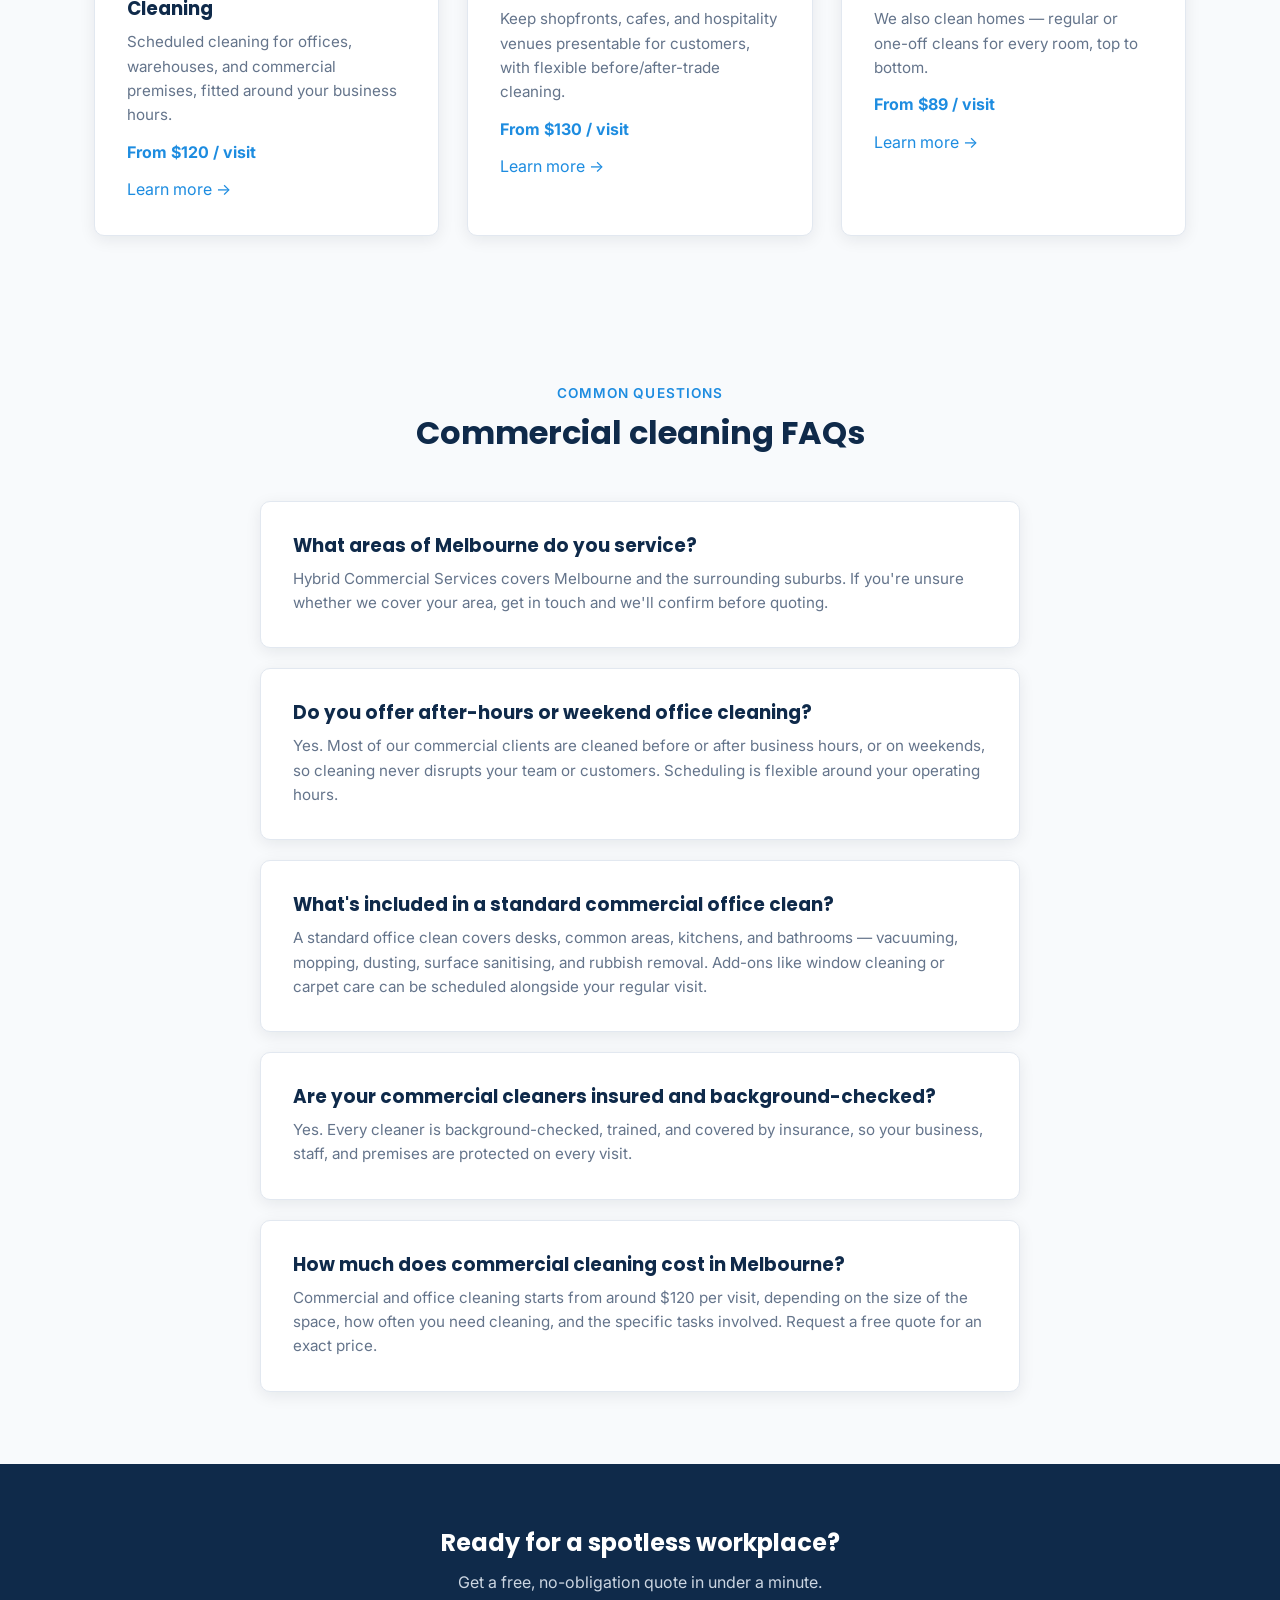
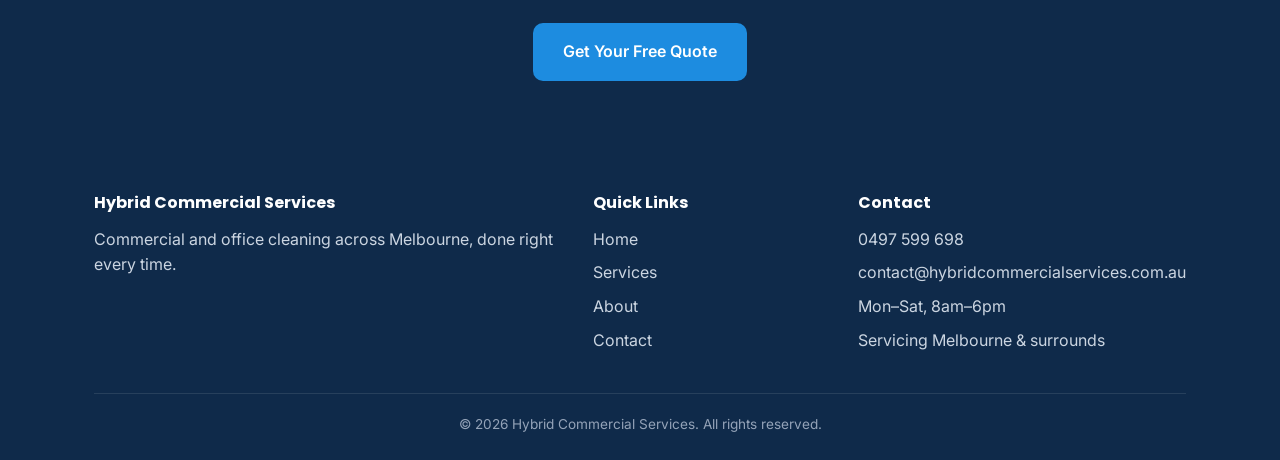
==== commit 031407f6: "Add files via upload" ====
--- a/index.html
+++ b/index.html
@@ -40,7 +40,7 @@
         "url": "https://www.hybridcommercialservices.com.au/",
         "image": "https://www.hybridcommercialservices.com.au/logo.jpg",
         "logo": "https://www.hybridcommercialservices.com.au/logo.jpg",
-        "telephone": "+61-497 599 698",
+        "telephone": "+61497599698",
         "priceRange": "$$",
         "areaServed": {
           "@type": "City",
@@ -272,7 +272,7 @@
           <h4>Contact</h4>
           <ul>
             <li>0497 599 698</li>
-            <li>info@hybridcommercialservices.com.au</li>
+            <li>contact@hybridcommercialservices.com.au</li>
             <li>Mon–Sat, 8am–6pm</li>
             <li>Servicing Melbourne & surrounds</li>
           </ul>
